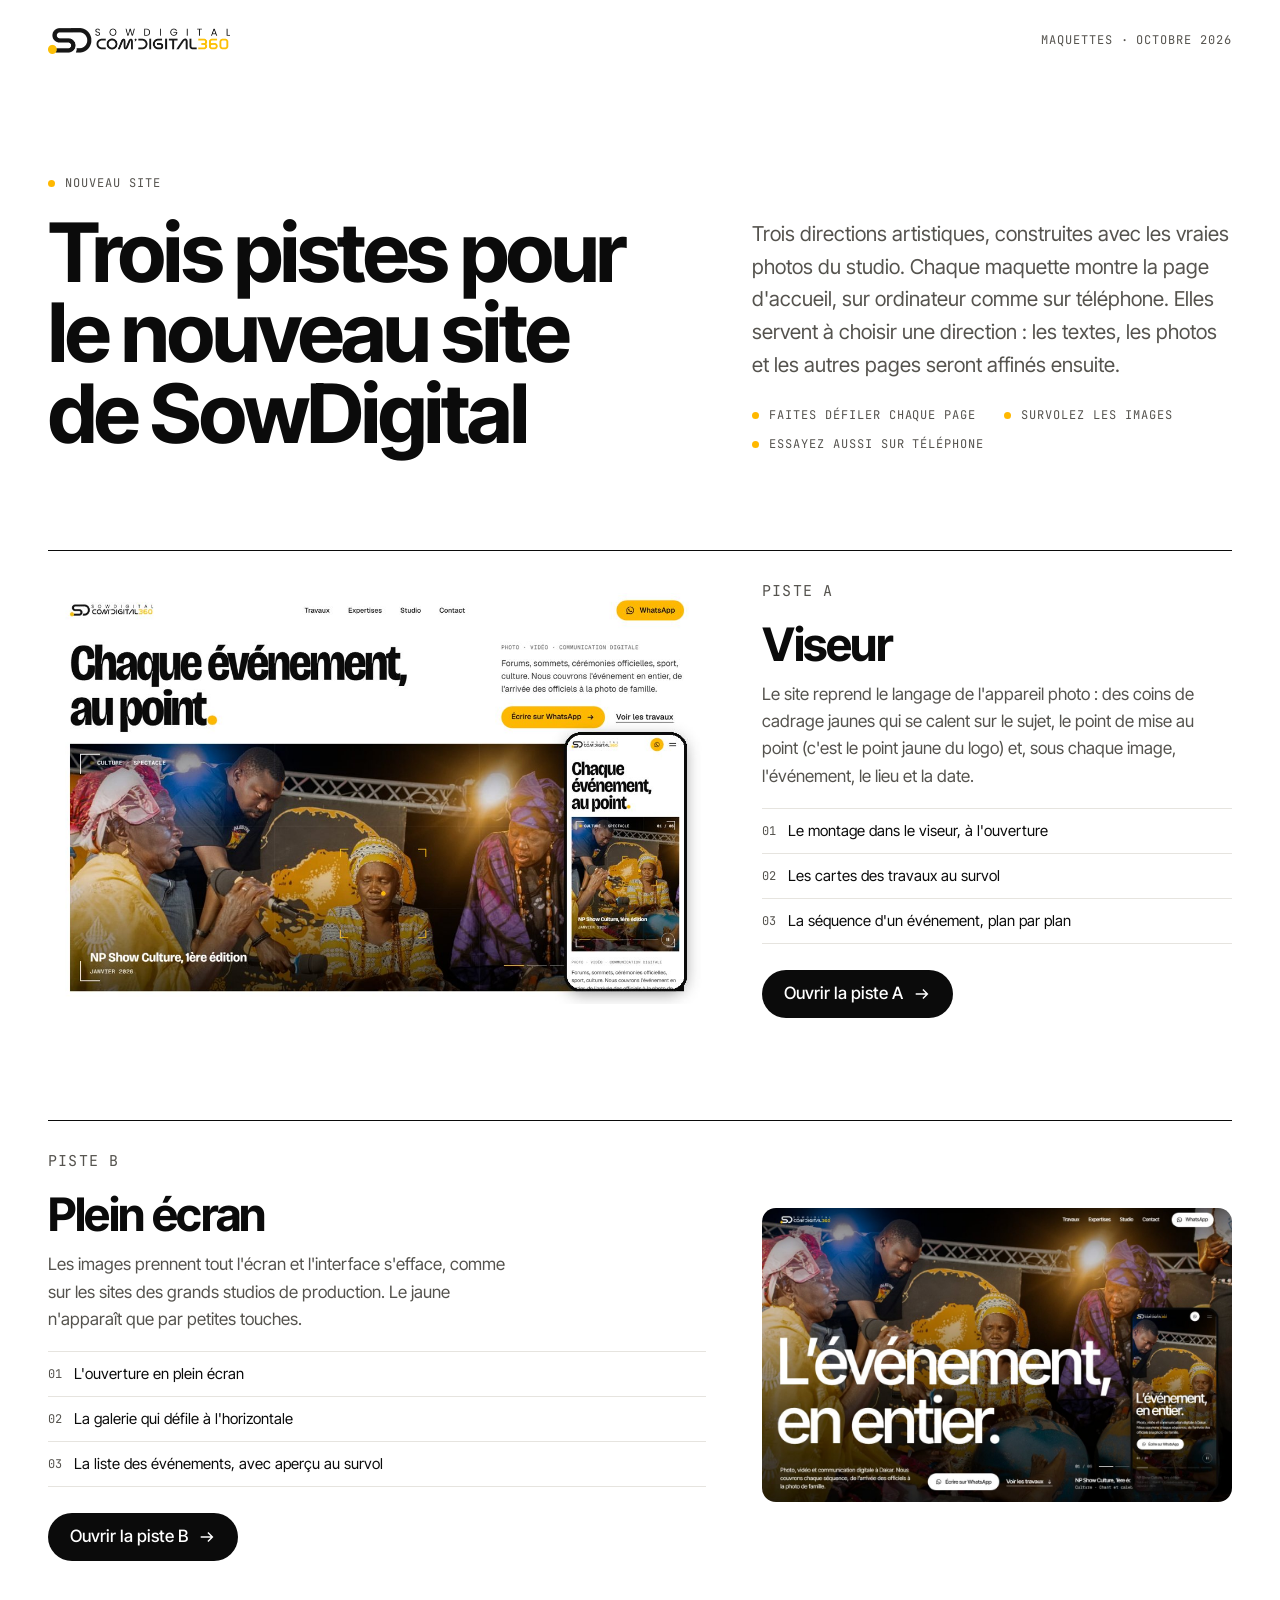
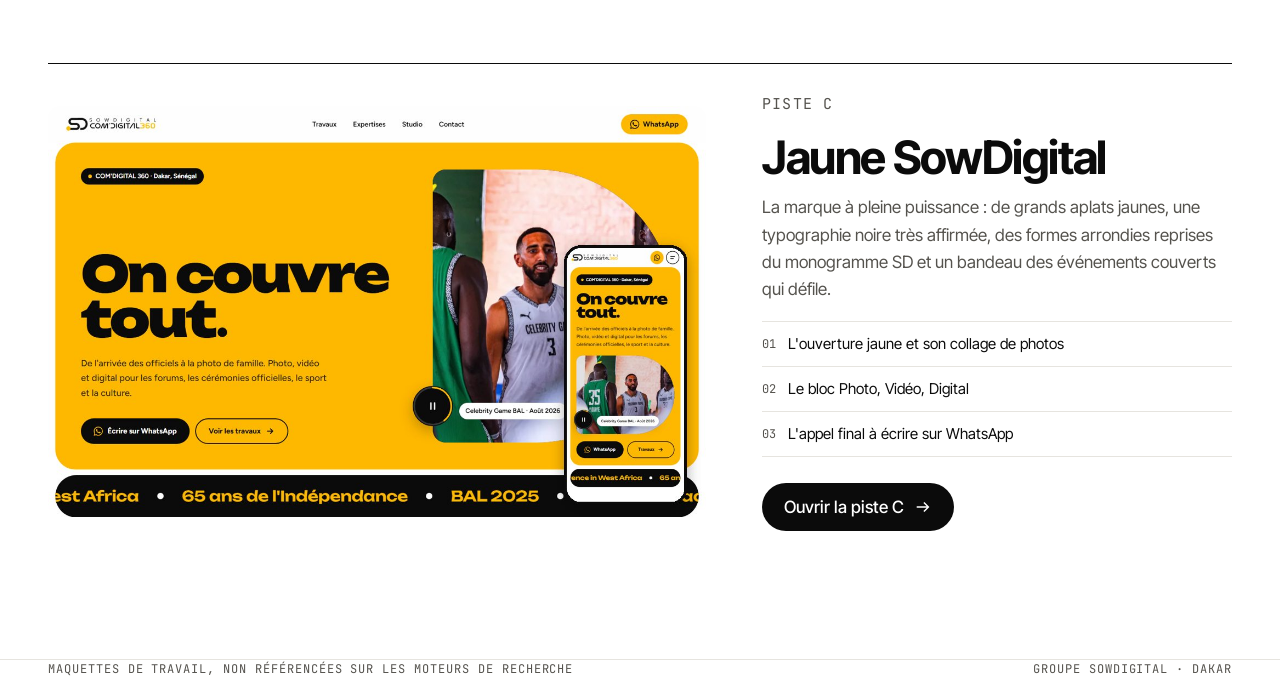
==== index.html @ fde7ab32 "Maquettes : trois pistes de direction artistique pour le nouveau site Co-Authored-By: Claude Opus 5." ====
<!doctype html>
<html lang="fr">
<head>
<meta charset="utf-8">
<meta name="viewport" content="width=device-width, initial-scale=1">
<meta name="robots" content="noindex, nofollow">
<title>SowDigital · Trois pistes pour le nouveau site</title>
<meta name="description" content="Trois directions artistiques pour le nouveau site de SowDigital, construites avec les vraies photos du studio.">
<link rel="icon" href="brand/favicon-32.png" sizes="32x32" type="image/png">
<link rel="apple-touch-icon" href="brand/apple-touch-icon.png">
<link rel="preconnect" href="https://fonts.googleapis.com">
<link rel="preconnect" href="https://fonts.gstatic.com" crossorigin>
<link href="https://fonts.googleapis.com/css2?family=Inter+Tight:wght@400;500;600;700&family=JetBrains+Mono:wght@400;500&display=swap" rel="stylesheet">
<style>
  :root { --ink:#0b0b0b; --ink-2:#55534e; --line:#e6e4df; --bg:#ffffff; --bg-2:#f6f5f2; --sun:#ffb800; }
  * { box-sizing: border-box; }
  html { -webkit-text-size-adjust: 100%; }
  body { margin: 0; background: var(--bg); color: var(--ink); font: 400 17px/1.6 "Inter Tight", system-ui, sans-serif; -webkit-font-smoothing: antialiased; }
  img { display: block; max-width: 100%; height: auto; }
  a { color: inherit; }
  :focus-visible { outline: 2px solid var(--ink); outline-offset: 3px; }
  .wrap { width: 100%; max-width: 1280px; margin: 0 auto; padding: 0 clamp(20px, 4vw, 48px); }
  .mono { font-family: "JetBrains Mono", ui-monospace, monospace; font-size: 12px; letter-spacing: .08em; text-transform: uppercase; color: var(--ink-2); }
  .dot { display: inline-block; width: .6em; height: .6em; border-radius: 50%; background: var(--sun); }
  header.top { display: flex; align-items: center; justify-content: space-between; gap: 16px; padding-top: 28px; }
  header.top img { height: 26px; width: auto; }
  .intro { padding: clamp(56px, 10vw, 120px) 0 clamp(48px, 8vw, 96px); display: grid; gap: 32px; }
  h1 { margin: 0; font-weight: 700; font-size: clamp(40px, 6.4vw, 92px); line-height: .98; letter-spacing: -.035em; max-width: 13ch; text-wrap: balance; }
  .lead { margin: 0; font-size: clamp(18px, 1.6vw, 21px); color: var(--ink-2); max-width: 58ch; text-wrap: pretty; }
  .how { display: flex; flex-wrap: wrap; gap: 10px 28px; margin: 0; padding: 0; list-style: none; }
  .how li { display: flex; align-items: center; gap: 10px; }
  .pistes { display: grid; gap: clamp(56px, 8vw, 104px); padding-bottom: clamp(64px, 10vw, 128px); }
  .piste { display: grid; gap: 28px; align-items: center; border-top: 1px solid var(--ink); padding-top: 28px; }
  .shot { position: relative; display: block; overflow: hidden; border-radius: 14px; background: var(--bg-2); aspect-ratio: 1200 / 750; }
  .shot img { width: 100%; height: 100%; object-fit: cover; transition: transform 1.2s cubic-bezier(.16,1,.3,1); }
  .shot:hover img { transform: scale(1.02); }
  .letter { font-size: clamp(14px, 1.2vw, 15px); }
  h2 { margin: 10px 0 14px; font-weight: 700; font-size: clamp(32px, 3.6vw, 52px); line-height: 1; letter-spacing: -.03em; }
  .piste p { margin: 0 0 18px; color: var(--ink-2); max-width: 46ch; }
  .look { margin: 0 0 26px; padding: 0; list-style: none; border-top: 1px solid var(--line); }
  .look li { padding: 10px 0; border-bottom: 1px solid var(--line); font-size: 15px; display: flex; gap: 12px; }
  .look li span { color: var(--ink-2); font-family: "JetBrains Mono", monospace; font-size: 12px; padding-top: 3px; }
  .btn { display: inline-flex; align-items: center; gap: 10px; min-height: 48px; padding: 0 22px; border-radius: 999px; background: var(--ink); color: #fff; text-decoration: none; font-weight: 500; transition: background-color .3s, color .3s; }
  .btn:hover { background: var(--sun); color: var(--ink); }
  .btn svg { transition: transform .3s; }
  .btn:hover svg { transform: translateX(3px); }
  footer { border-top: 1px solid var(--line); padding: 28px 0 40px; display: flex; flex-wrap: wrap; gap: 12px 32px; justify-content: space-between; }
  @media (min-width: 900px) {
    .intro { grid-template-columns: 7fr 5fr; align-items: end; }
    .piste { grid-template-columns: 7fr 5fr; gap: 56px; }
    .piste:nth-child(even) .shot { order: 2; }
  }
  @media (prefers-reduced-motion: reduce) { * { transition: none !important; } }
</style>
</head>
<body>
<header class="wrap top">
  <img src="brand/logo-dark.png" width="720" height="103" alt="SowDigital">
  <span class="mono">Maquettes · octobre 2026</span>
</header>

<main class="wrap">
  <section class="intro" aria-labelledby="titre">
    <div>
      <p class="mono" style="display:flex;align-items:center;gap:10px;margin:0 0 20px"><span class="dot" aria-hidden="true"></span>Nouveau site</p>
      <h1 id="titre">Trois pistes pour le nouveau site de SowDigital</h1>
    </div>
    <div style="display:grid;gap:24px">
      <p class="lead">Trois directions artistiques, construites avec les vraies photos du studio. Chaque maquette montre la page d'accueil, sur ordinateur comme sur téléphone. Elles servent à choisir une direction : les textes, les photos et les autres pages seront affinés ensuite.</p>
      <ul class="how mono">
        <li><span class="dot" aria-hidden="true"></span>Faites défiler chaque page</li>
        <li><span class="dot" aria-hidden="true"></span>Survolez les images</li>
        <li><span class="dot" aria-hidden="true"></span>Essayez aussi sur téléphone</li>
      </ul>
    </div>
  </section>

  <div class="pistes">
    <article class="piste" aria-labelledby="pa">
      <a class="shot" href="a-viseur/" tabindex="-1" aria-hidden="true"><img src="apercus/a-viseur.jpg" width="1200" height="750" alt=""></a>
      <div>
        <p class="mono letter">Piste A</p>
        <h2 id="pa">Viseur</h2>
        <p>Le site reprend le langage de l'appareil photo : des coins de cadrage jaunes qui se calent sur le sujet, le point de mise au point (c'est le point jaune du logo) et, sous chaque image, l'événement, le lieu et la date.</p>
        <ul class="look">
          <li><span>01</span>Le montage dans le viseur, à l'ouverture</li>
          <li><span>02</span>Les cartes des travaux au survol</li>
          <li><span>03</span>La séquence d'un événement, plan par plan</li>
        </ul>
        <a class="btn" href="a-viseur/">Ouvrir la piste A <svg width="18" height="18" viewBox="0 0 20 20" fill="none" stroke="currentColor" stroke-width="1.6" aria-hidden="true"><path d="M3 10h13M11 5l5 5-5 5"/></svg></a>
      </div>
    </article>

    <article class="piste" aria-labelledby="pb">
      <a class="shot" href="b-plein-ecran/" tabindex="-1" aria-hidden="true"><img src="apercus/b-plein-ecran.jpg" width="1200" height="750" alt="" loading="lazy"></a>
      <div>
        <p class="mono letter">Piste B</p>
        <h2 id="pb">Plein écran</h2>
        <p>Les images prennent tout l'écran et l'interface s'efface, comme sur les sites des grands studios de production. Le jaune n'apparaît que par petites touches.</p>
        <ul class="look">
          <li><span>01</span>L'ouverture en plein écran</li>
          <li><span>02</span>La galerie qui défile à l'horizontale</li>
          <li><span>03</span>La liste des événements, avec aperçu au survol</li>
        </ul>
        <a class="btn" href="b-plein-ecran/">Ouvrir la piste B <svg width="18" height="18" viewBox="0 0 20 20" fill="none" stroke="currentColor" stroke-width="1.6" aria-hidden="true"><path d="M3 10h13M11 5l5 5-5 5"/></svg></a>
      </div>
    </article>

    <article class="piste" aria-labelledby="pc">
      <a class="shot" href="c-jaune/" tabindex="-1" aria-hidden="true"><img src="apercus/c-jaune.jpg" width="1200" height="750" alt="" loading="lazy"></a>
      <div>
        <p class="mono letter">Piste C</p>
        <h2 id="pc">Jaune SowDigital</h2>
        <p>La marque à pleine puissance : de grands aplats jaunes, une typographie noire très affirmée, des formes arrondies reprises du monogramme SD et un bandeau des événements couverts qui défile.</p>
        <ul class="look">
          <li><span>01</span>L'ouverture jaune et son collage de photos</li>
          <li><span>02</span>Le bloc Photo, Vidéo, Digital</li>
          <li><span>03</span>L'appel final à écrire sur WhatsApp</li>
        </ul>
        <a class="btn" href="c-jaune/">Ouvrir la piste C <svg width="18" height="18" viewBox="0 0 20 20" fill="none" stroke="currentColor" stroke-width="1.6" aria-hidden="true"><path d="M3 10h13M11 5l5 5-5 5"/></svg></a>
      </div>
    </article>
  </div>
</main>

<footer class="wrap mono">
  <span>Maquettes de travail, non référencées sur les moteurs de recherche</span>
  <span>Groupe SowDigital · Dakar</span>
</footer>
</body>
</html>
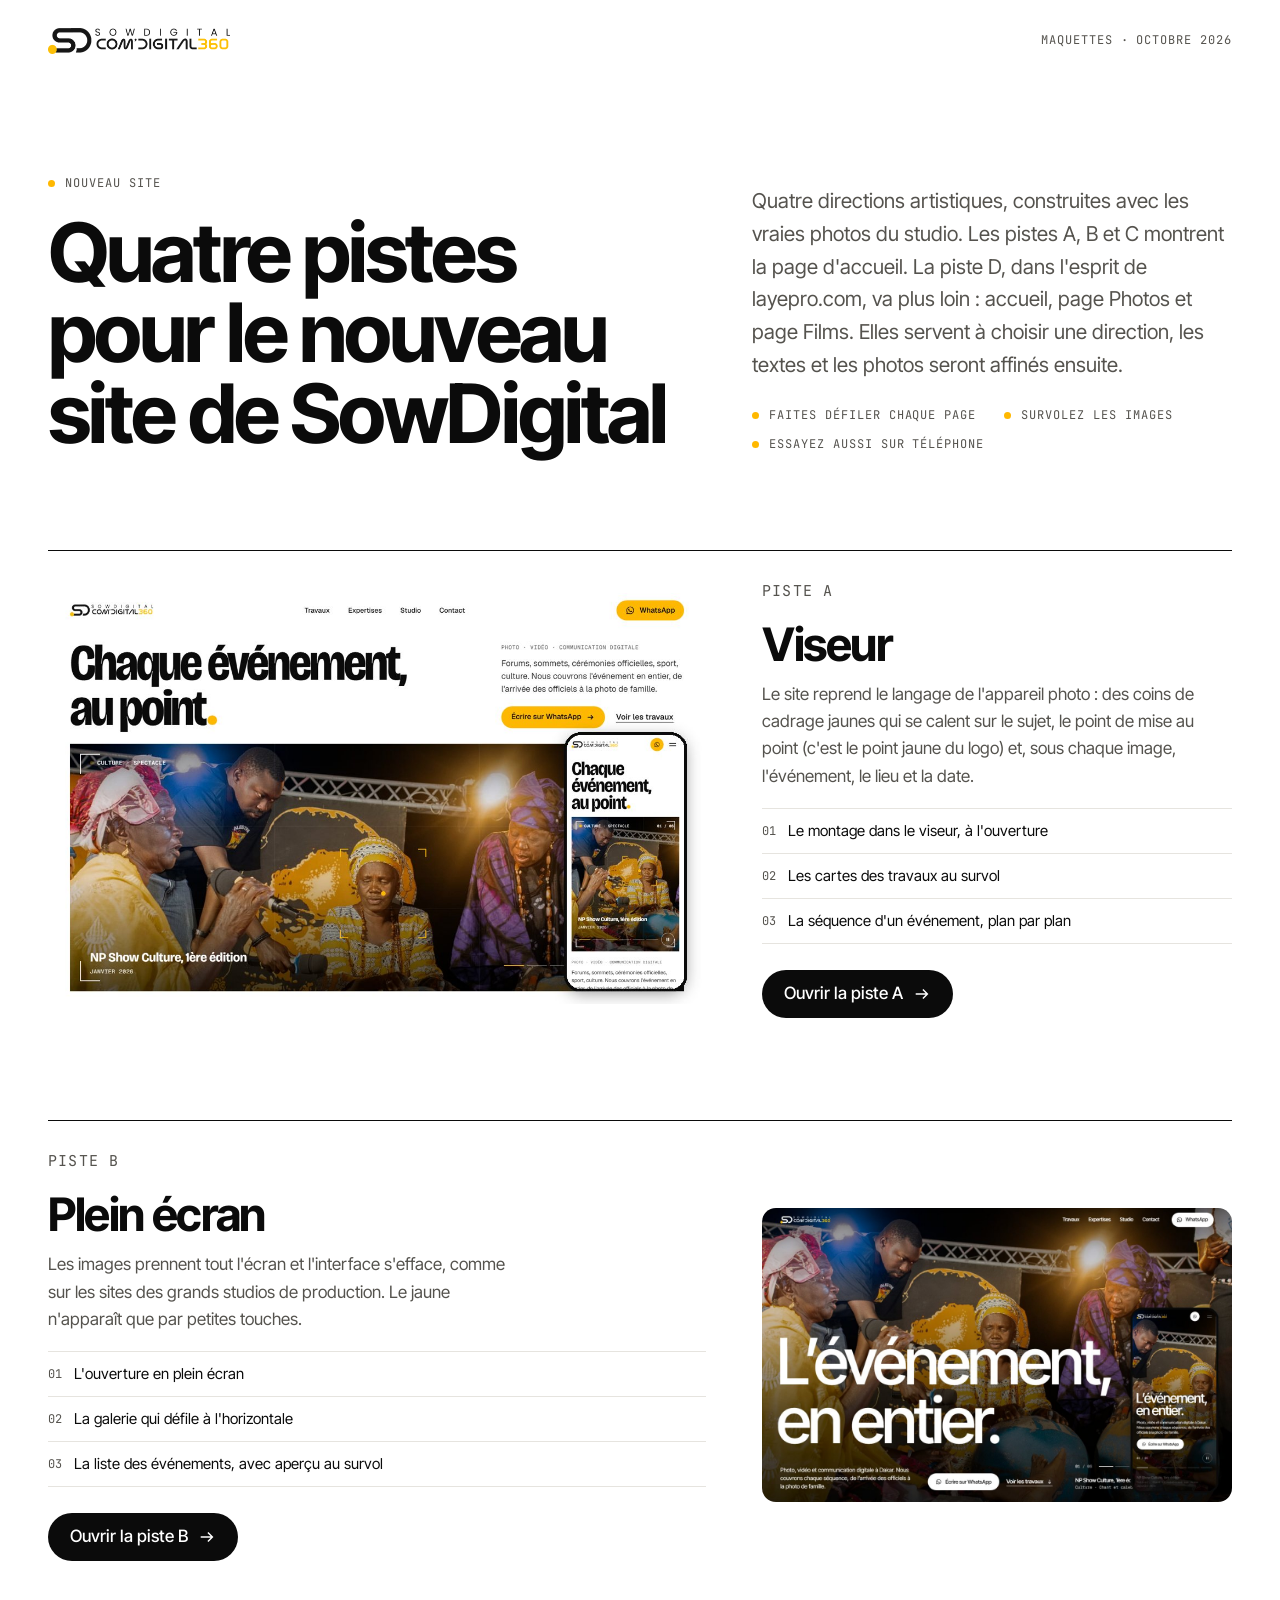
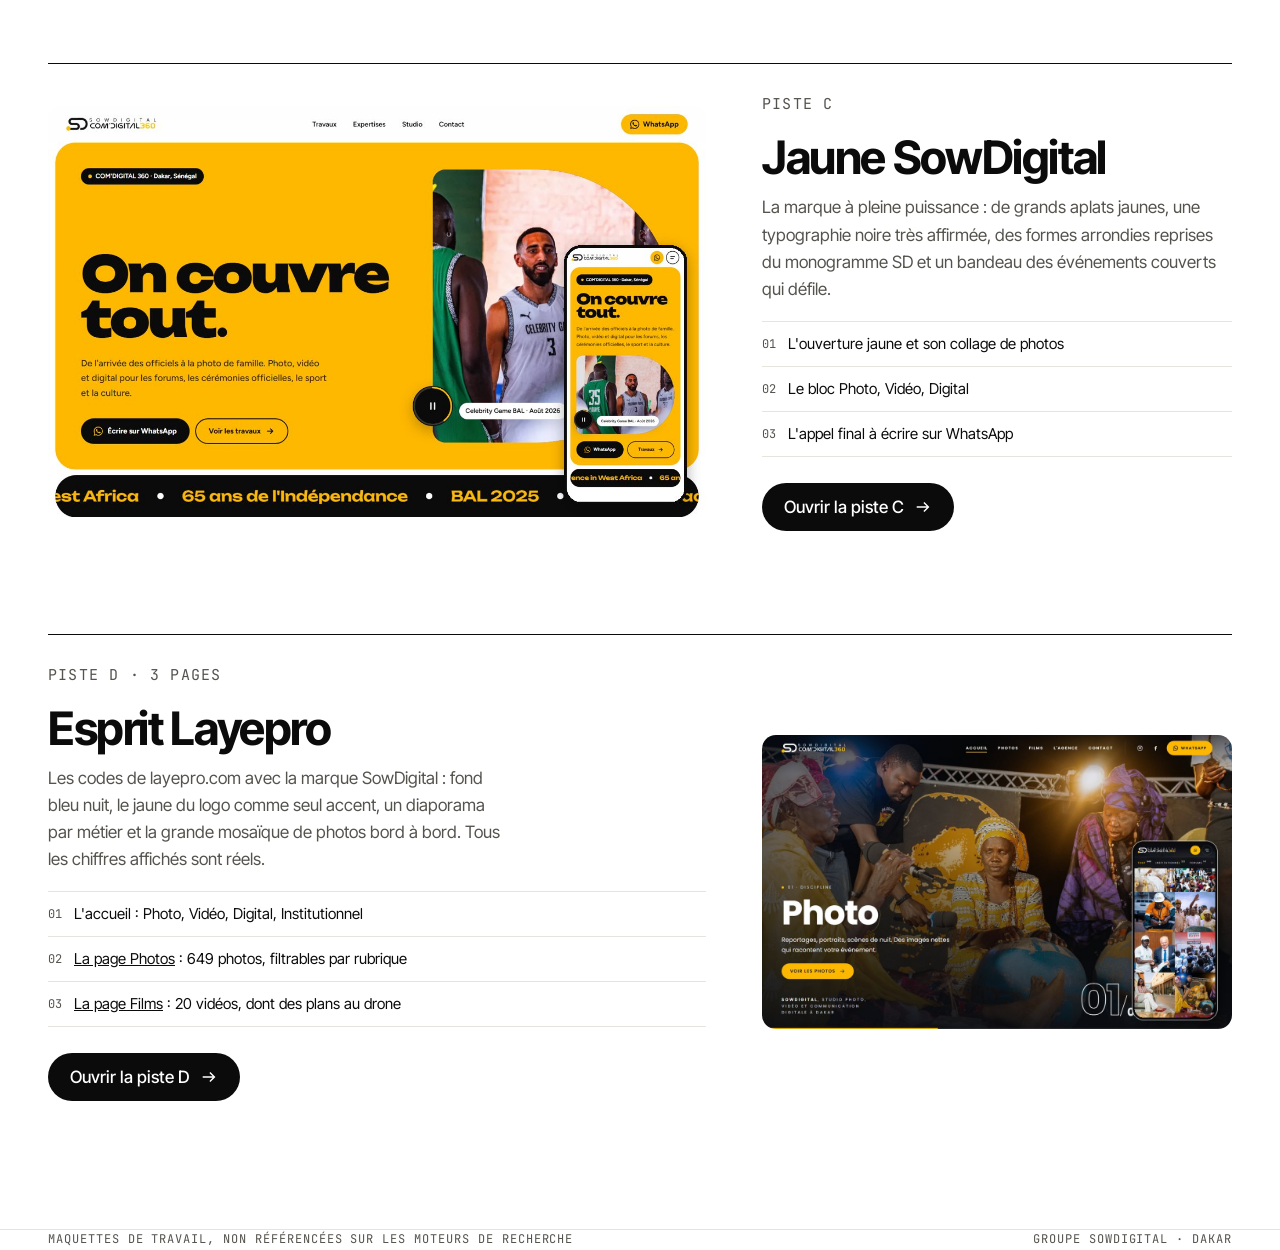
==== commit efdc6aff: "Maquettes : piste D dans l'esprit Layepro, sur trois pages Accueil, Photos (mosaïque de 649 photos f" ====
--- a/index.html
+++ b/index.html
@@ -4,8 +4,8 @@
 <meta charset="utf-8">
 <meta name="viewport" content="width=device-width, initial-scale=1">
 <meta name="robots" content="noindex, nofollow">
-<title>SowDigital · Trois pistes pour le nouveau site</title>
-<meta name="description" content="Trois directions artistiques pour le nouveau site de SowDigital, construites avec les vraies photos du studio.">
+<title>SowDigital · Quatre pistes pour le nouveau site</title>
+<meta name="description" content="Quatre directions artistiques pour le nouveau site de SowDigital, construites avec les vraies photos du studio.">
 <link rel="icon" href="brand/favicon-32.png" sizes="32x32" type="image/png">
 <link rel="apple-touch-icon" href="brand/apple-touch-icon.png">
 <link rel="preconnect" href="https://fonts.googleapis.com">
@@ -63,10 +63,10 @@
   <section class="intro" aria-labelledby="titre">
     <div>
       <p class="mono" style="display:flex;align-items:center;gap:10px;margin:0 0 20px"><span class="dot" aria-hidden="true"></span>Nouveau site</p>
-      <h1 id="titre">Trois pistes pour le nouveau site de SowDigital</h1>
+      <h1 id="titre">Quatre pistes pour le nouveau site de SowDigital</h1>
     </div>
     <div style="display:grid;gap:24px">
-      <p class="lead">Trois directions artistiques, construites avec les vraies photos du studio. Chaque maquette montre la page d'accueil, sur ordinateur comme sur téléphone. Elles servent à choisir une direction : les textes, les photos et les autres pages seront affinés ensuite.</p>
+      <p class="lead">Quatre directions artistiques, construites avec les vraies photos du studio. Les pistes A, B et C montrent la page d'accueil. La piste D, dans l'esprit de layepro.com, va plus loin : accueil, page Photos et page Films. Elles servent à choisir une direction, les textes et les photos seront affinés ensuite.</p>
       <ul class="how mono">
         <li><span class="dot" aria-hidden="true"></span>Faites défiler chaque page</li>
         <li><span class="dot" aria-hidden="true"></span>Survolez les images</li>
@@ -120,6 +120,21 @@
         <a class="btn" href="c-jaune/">Ouvrir la piste C <svg width="18" height="18" viewBox="0 0 20 20" fill="none" stroke="currentColor" stroke-width="1.6" aria-hidden="true"><path d="M3 10h13M11 5l5 5-5 5"/></svg></a>
       </div>
     </article>
+
+    <article class="piste" aria-labelledby="pd">
+      <a class="shot" href="d-layepro/" tabindex="-1" aria-hidden="true"><img src="apercus/d-layepro.jpg" width="1200" height="750" alt="" loading="lazy"></a>
+      <div>
+        <p class="mono letter">Piste D · 3 pages</p>
+        <h2 id="pd">Esprit Layepro</h2>
+        <p>Les codes de layepro.com avec la marque SowDigital : fond bleu nuit, le jaune du logo comme seul accent, un diaporama par métier et la grande mosaïque de photos bord à bord. Tous les chiffres affichés sont réels.</p>
+        <ul class="look">
+          <li><span>01</span>L'accueil : Photo, Vidéo, Digital, Institutionnel</li>
+          <li><span>02</span><div><a href="d-layepro/photos/">La page Photos</a> : 649 photos, filtrables par rubrique</div></li>
+          <li><span>03</span><div><a href="d-layepro/films/">La page Films</a> : 20 vidéos, dont des plans au drone</div></li>
+        </ul>
+        <a class="btn" href="d-layepro/">Ouvrir la piste D <svg width="18" height="18" viewBox="0 0 20 20" fill="none" stroke="currentColor" stroke-width="1.6" aria-hidden="true"><path d="M3 10h13M11 5l5 5-5 5"/></svg></a>
+      </div>
+    </article>
   </div>
 </main>
 
